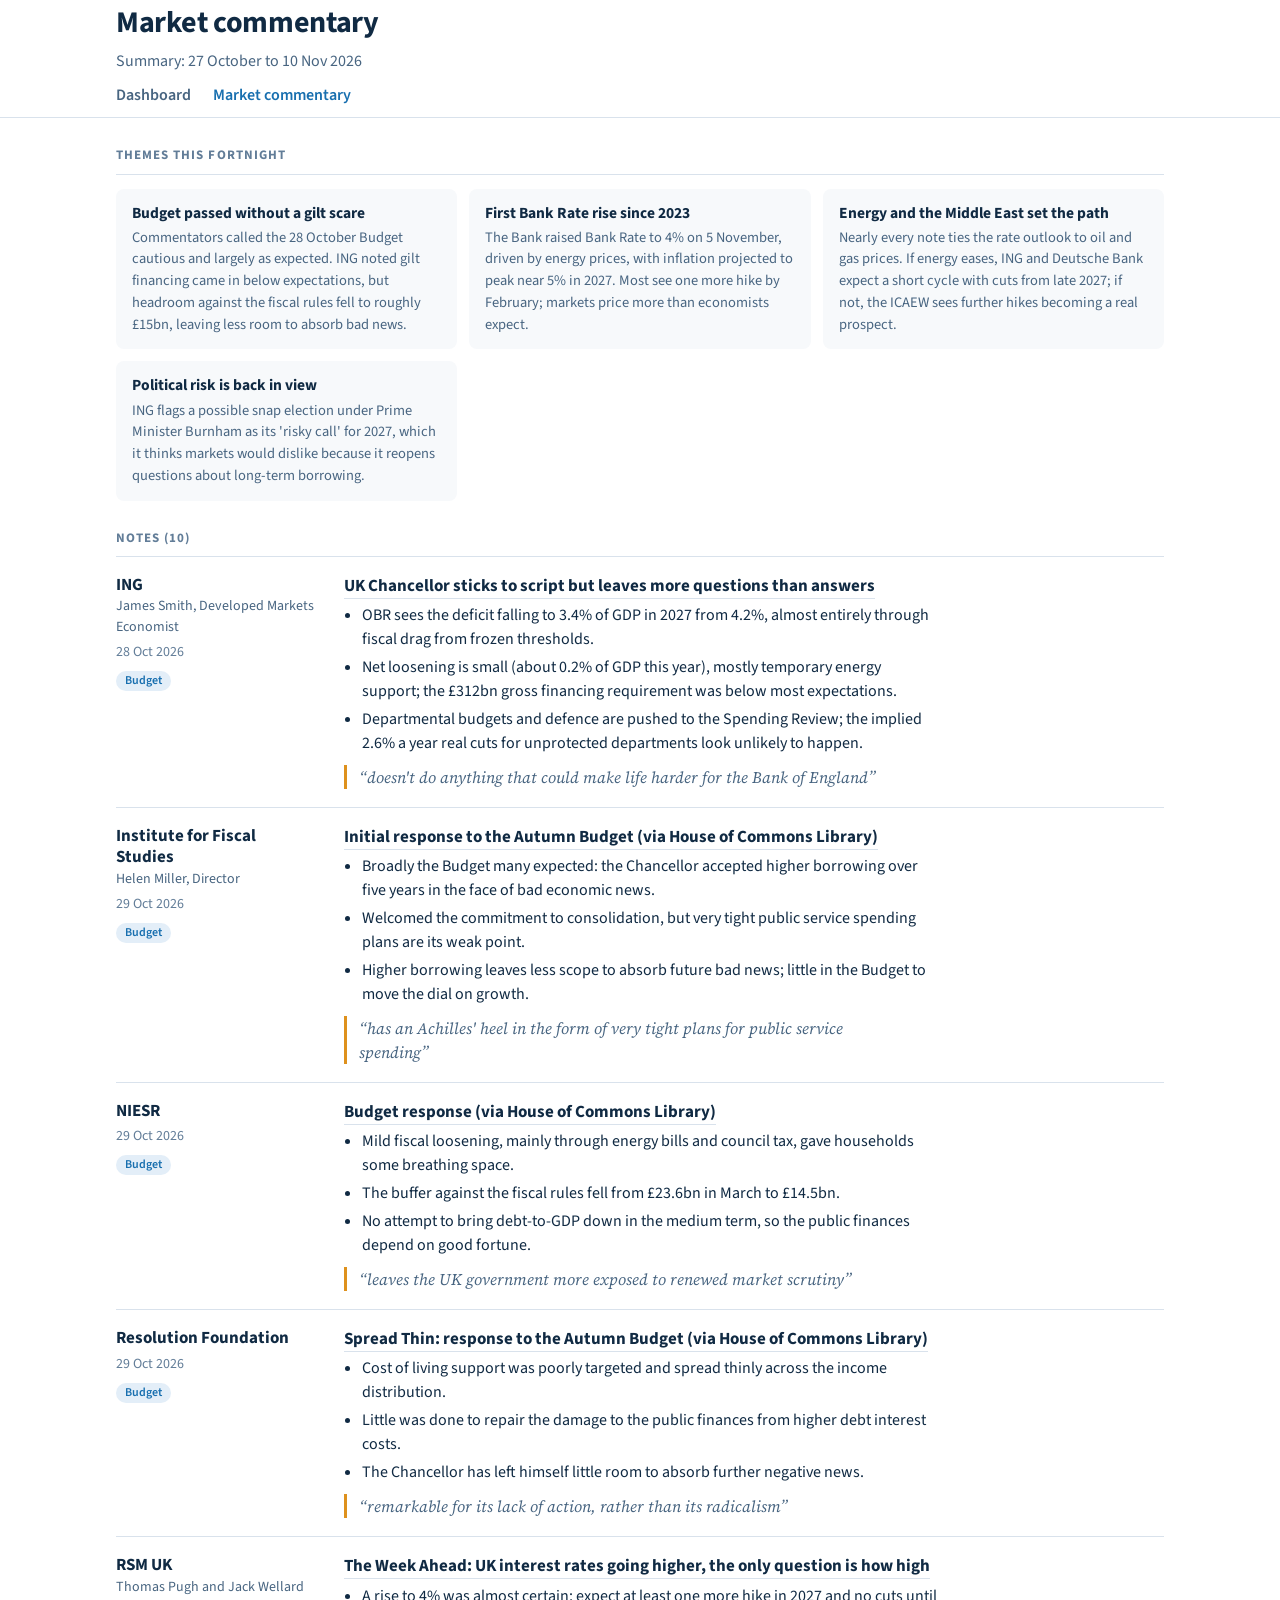
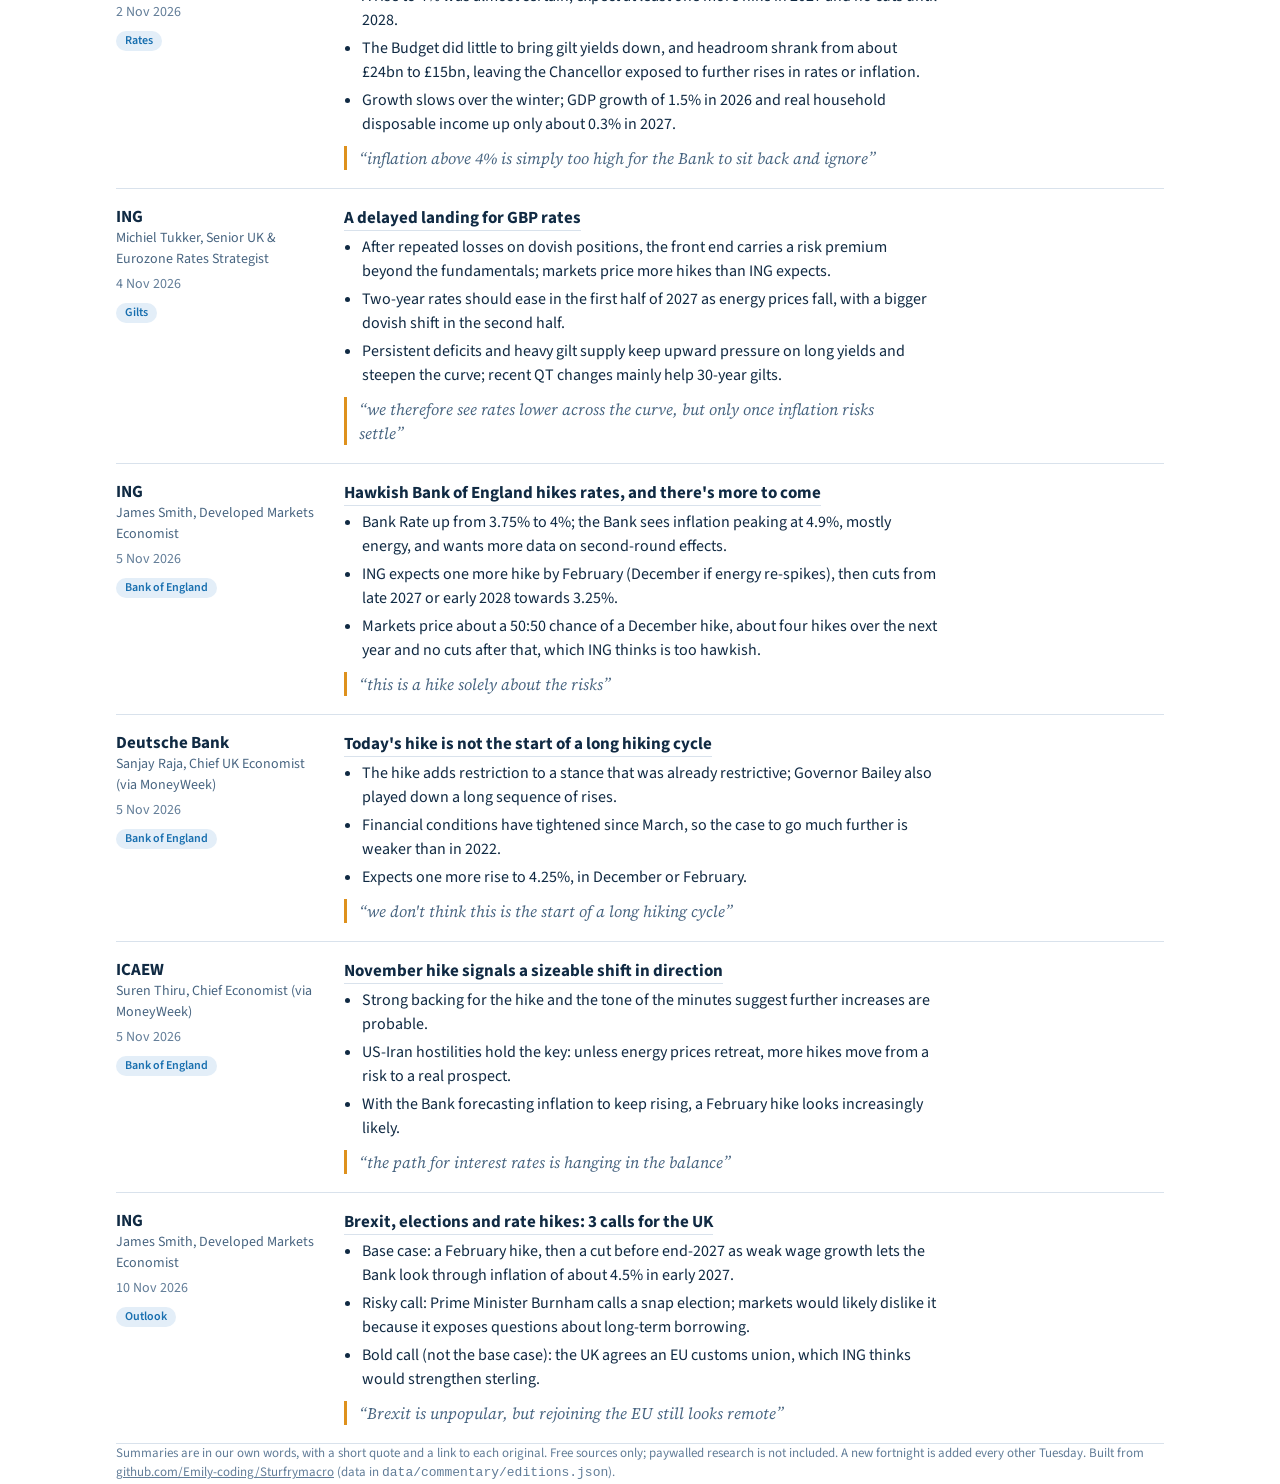
==== commentary.html @ 29275a29 "Market commentary page, linked from the dashboard Fortnightly summary of free external commentary on" ====
<!doctype html>
<html lang="en">
<head>
<meta charset="utf-8">
<meta name="viewport" content="width=device-width, initial-scale=1">
<title>Market commentary · Sturfrymacro</title>
<meta name="description" content="Fortnightly summary of external commentary on UK gilts, the Bank of England, fiscal policy and sterling.">
<link rel="preconnect" href="https://fonts.googleapis.com">
<link rel="preconnect" href="https://fonts.gstatic.com" crossorigin>
<link href="https://fonts.googleapis.com/css2?family=Source+Sans+3:wght@400;600;700&family=Source+Serif+4:ital,opsz,wght@1,8..60,400&display=swap" rel="stylesheet">
<style>
  /* Same house style as the dashboard (index.html): white page, Source Sans 3, blue-amber palette.
     Layout: themes for the fortnight up top, then one row per note: who and when on the
     left, key points on the right. */
  :root {
    --ink: #102A43; --ink-2: #486581; --ink-3: #627D98; --grid: #D9E2EC;
    --panel: #F7F9FB; --blue: #186FAF; --blue-soft: #E3EEF8; --amber: #DE911D;
  }
  * { box-sizing: border-box; }
  [hidden] { display: none !important; }
  body { margin: 0; background: #FFFFFF; color: var(--ink);
         font-family: "Source Sans 3", system-ui, sans-serif; font-size: 16px; line-height: 1.5; }
  .wrap { max-width: 1080px; margin: 0 auto; padding: 0 16px; }
  header { padding: 32px 0 12px; display: flex; flex-wrap: wrap; align-items: end; justify-content: space-between; gap: 16px; }
  h1 { font-size: 30px; font-weight: 700; margin: 0; letter-spacing: -0.01em; }
  .sub { color: var(--ink-2); margin: 4px 0 0; }
  nav { position: sticky; top: 0; background: rgba(255,255,255,0.96); border-bottom: 1px solid var(--grid); z-index: 5; }
  nav .wrap { display: flex; gap: 22px; padding-top: 10px; padding-bottom: 10px; }
  nav a { color: var(--ink-2); text-decoration: none; font-weight: 600; white-space: nowrap; }
  nav a:hover, nav a[aria-current] { color: var(--blue); }
  label.picker { display: flex; flex-direction: column; gap: 4px; font-size: 13px; color: var(--ink-3); }
  select { font: inherit; font-size: 15px; color: var(--ink); background: var(--panel); border: 1px solid var(--grid);
           border-radius: 6px; padding: 7px 10px; min-width: 230px; }
  select:focus-visible, a:focus-visible { outline: 2px solid var(--blue); outline-offset: 2px; }

  h2 { font-size: 13px; font-weight: 700; letter-spacing: 0.08em; text-transform: uppercase; color: var(--ink-3);
       margin: 28px 0 0; padding-bottom: 8px; border-bottom: 1px solid var(--grid); }
  .themes { display: grid; grid-template-columns: repeat(auto-fit, minmax(min(100%, 340px), 1fr)); gap: 12px; margin-top: 14px; }
  .theme { background: var(--panel); border-radius: 8px; padding: 14px 16px; min-width: 0; }
  .theme h3 { font-size: 15.5px; margin: 0 0 4px; line-height: 1.3; }
  .theme p { margin: 0; font-size: 14.5px; color: var(--ink-2); }

  .note { display: grid; grid-template-columns: 200px minmax(0, 1fr); gap: 8px 28px; padding: 18px 0; border-bottom: 1px solid var(--grid); }
  .src { font-weight: 700; font-size: 17px; line-height: 1.25; }
  .author { color: var(--ink-2); font-size: 14px; }
  .date { font-variant-numeric: tabular-nums; color: var(--ink-3); font-size: 14px; margin-top: 4px; }
  .tag { display: inline-block; margin-top: 8px; font-size: 12px; font-weight: 600; color: var(--blue);
         background: var(--blue-soft); border-radius: 999px; padding: 1px 9px; }
  .body { min-width: 0; }
  .body h3 { font-size: 17px; margin: 0 0 6px; line-height: 1.3; }
  .body h3 a { color: inherit; text-decoration: none; border-bottom: 1px solid var(--grid); }
  .body h3 a:hover { color: var(--blue); border-color: var(--blue); }
  .body ul { margin: 0; padding-left: 18px; display: grid; gap: 4px; }
  .body li { max-width: 72ch; }
  blockquote { margin: 10px 0 0; padding-left: 12px; border-left: 3px solid var(--amber);
               font-family: "Source Serif 4", Georgia, serif; font-style: italic; color: var(--ink-2); max-width: 70ch; }
  .state { padding: 40px 0; color: var(--ink-2); }
  footer { color: var(--ink-3); font-size: 13px; padding: 24px 0 40px; max-width: 80ch; }
  footer a { color: var(--ink-3); }

  @media (max-width: 640px) {
    h1 { font-size: 25px; }
    .note { grid-template-columns: 1fr; }
    .who { display: flex; flex-wrap: wrap; align-items: baseline; gap: 2px 10px; }
    .date, .tag { margin-top: 0; }
    label.picker, select { width: 100%; min-width: 0; }
  }
</style>
</head>
<body>
<header class="wrap">
  <div>
    <h1>Market commentary</h1>
    <p class="sub" id="period">What external analysts said about UK markets, every fortnight.</p>
  </div>
  <label class="picker" id="picker-wrap" hidden>Fortnight
    <select id="picker"></select>
  </label>
</header>
<nav><div class="wrap">
  <a href="./">Dashboard</a>
  <a href="commentary.html" aria-current="page">Market commentary</a>
</div></nav>
<main class="wrap" id="main"><p class="state">Loading commentary…</p></main>
<footer class="wrap">
  Summaries are in our own words, with a short quote and a link to each original. Free sources only;
  paywalled research is not included. A new fortnight is added every other Tuesday.
  Built from <a href="https://github.com/Emily-coding/Sturfrymacro">github.com/Emily-coding/Sturfrymacro</a>
  (data in <code>data/commentary/editions.json</code>).
</footer>

<script>
// Everything comes from data/commentary/editions.json: {editions: [{id, period_start,
// period_end, themes: [{title, text}], entries: [{source, author, date, title, url, tag,
// points: [...], quote}]}]}. A scheduled job adds a new edition every fortnight.
const $ = id => document.getElementById(id);
const fmtDate = iso => new Date(iso + "T12:00:00").toLocaleDateString("en-GB", {day: "numeric", month: "short", year: "numeric"});
const short = iso => new Date(iso + "T12:00:00").toLocaleDateString("en-GB", {day: "numeric", month: "long"});
function el(tag, cls, text) { const e = document.createElement(tag); if (cls) e.className = cls; if (text != null) e.textContent = text; return e; }

let editions = [];

function render(id) {
  const d = editions.find(e => e.id === id) || editions[0];
  $("period").textContent = `Summary: ${short(d.period_start)} to ${fmtDate(d.period_end)}`;
  const main = $("main"); main.replaceChildren();
  if ((d.themes || []).length) {
    main.append(el("h2", null, "Themes this fortnight"));
    const grid = el("div", "themes");
    d.themes.forEach(t => { const c = el("div", "theme"); c.append(el("h3", null, t.title), el("p", null, t.text)); grid.append(c); });
    main.append(grid);
  }
  main.append(el("h2", null, `Notes (${(d.entries || []).length})`));
  [...(d.entries || [])].sort((a, b) => (a.date < b.date ? -1 : 1)).forEach(n => {
    const row = el("article", "note"), who = el("div", "who"), body = el("div", "body");
    who.append(el("div", "src", n.source));
    if (n.author) who.append(el("div", "author", n.author));
    who.append(el("div", "date", fmtDate(n.date)));
    if (n.tag) who.append(el("span", "tag", n.tag));
    const h = el("h3");
    if (n.url) { const a = el("a", null, n.title); a.href = n.url; a.target = "_blank"; a.rel = "noopener"; h.append(a); }
    else h.textContent = n.title;
    const ul = el("ul"); (n.points || []).forEach(p => ul.append(el("li", null, p)));
    body.append(h, ul);
    if (n.quote) body.append(el("blockquote", null, `“${n.quote}”`));
    row.append(who, body); main.append(row);
  });
}

fetch("data/commentary/editions.json", {cache: "no-cache"})
  .then(r => { if (!r.ok) throw new Error(r.status); return r.json(); })
  .then(data => {
    editions = [...data.editions].sort((a, b) => (a.period_end < b.period_end ? 1 : -1));  // newest first
    if (!editions.length) { $("main").innerHTML = '<p class="state">No summaries yet.</p>'; return; }
    const sel = $("picker");
    editions.forEach(e => { const o = el("option", null, `${short(e.period_start)} – ${fmtDate(e.period_end)}`); o.value = e.id; sel.append(o); });
    $("picker-wrap").hidden = editions.length < 2;
    sel.addEventListener("change", () => render(sel.value));
    render(editions[0].id);
  })
  .catch(e => { $("main").innerHTML = `<p class="state">Couldn't load the commentary (${e.message}).</p>`; });
</script>
</body>
</html>
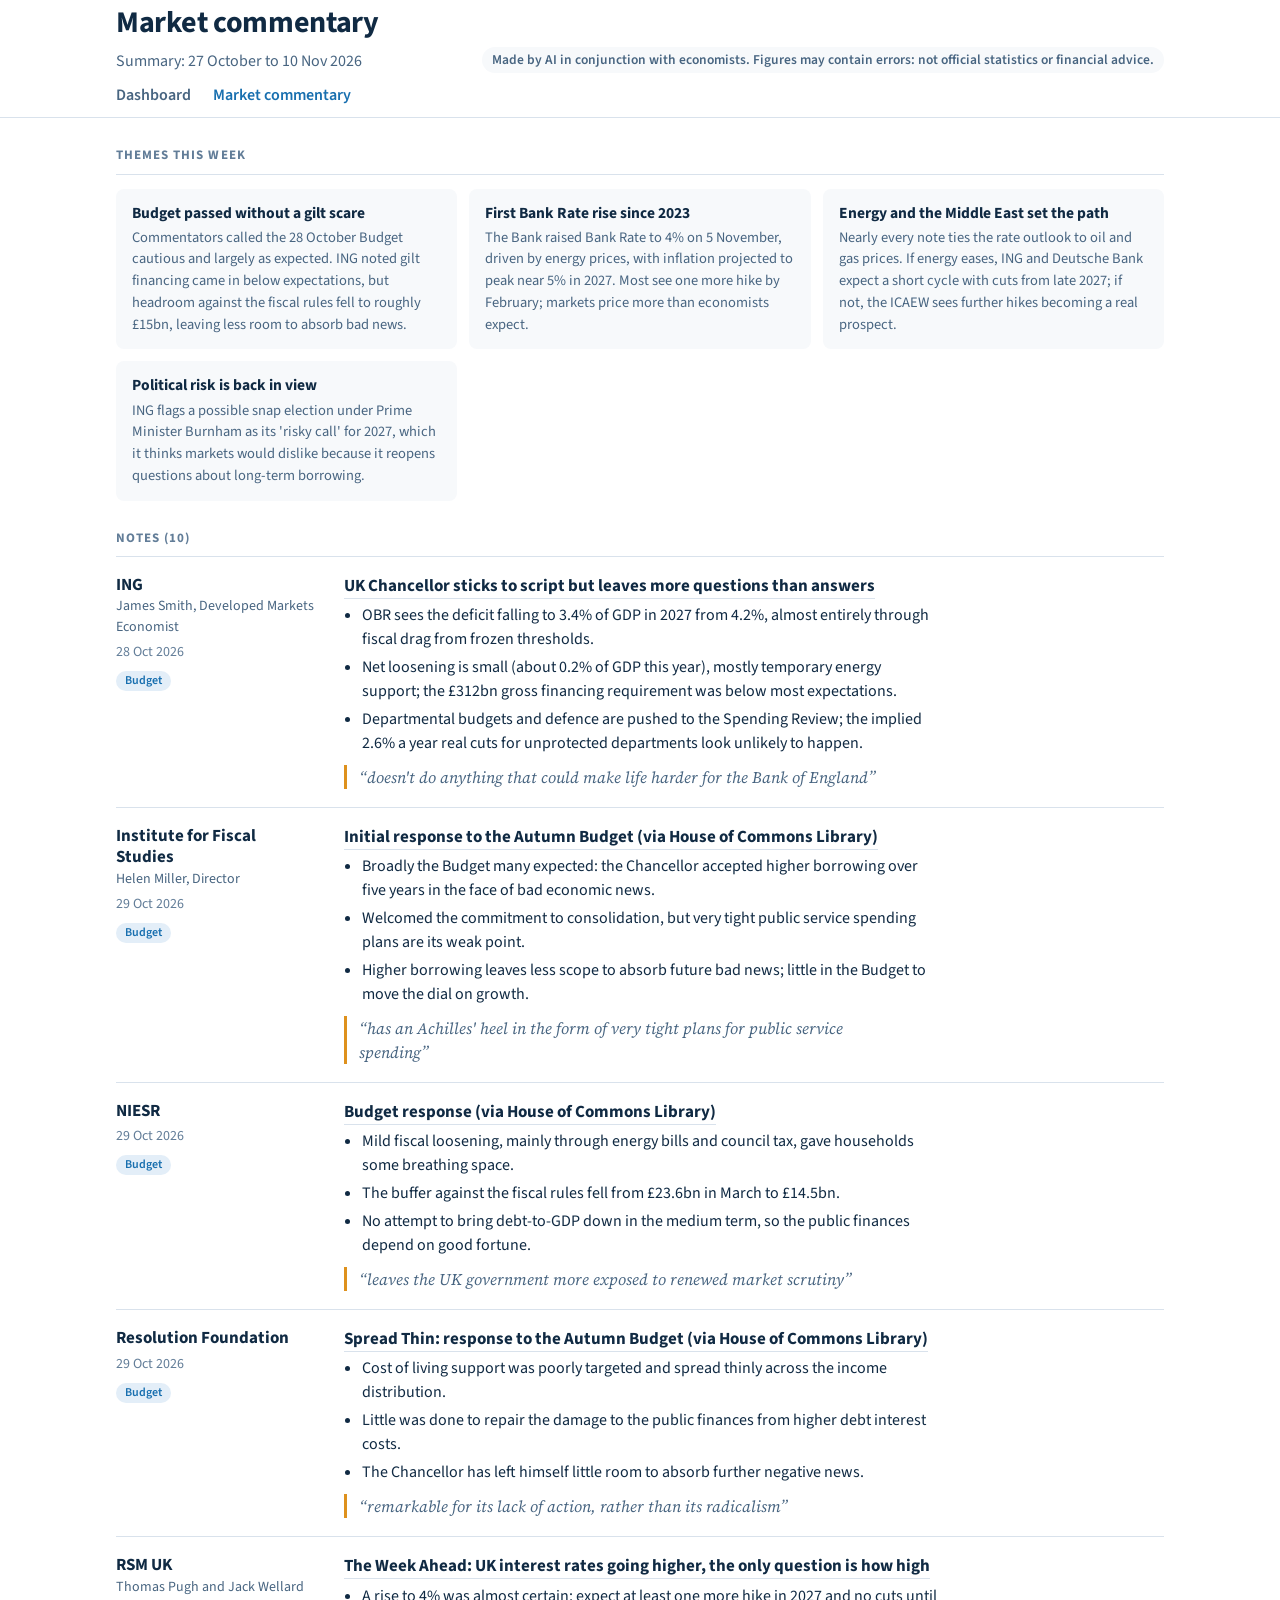
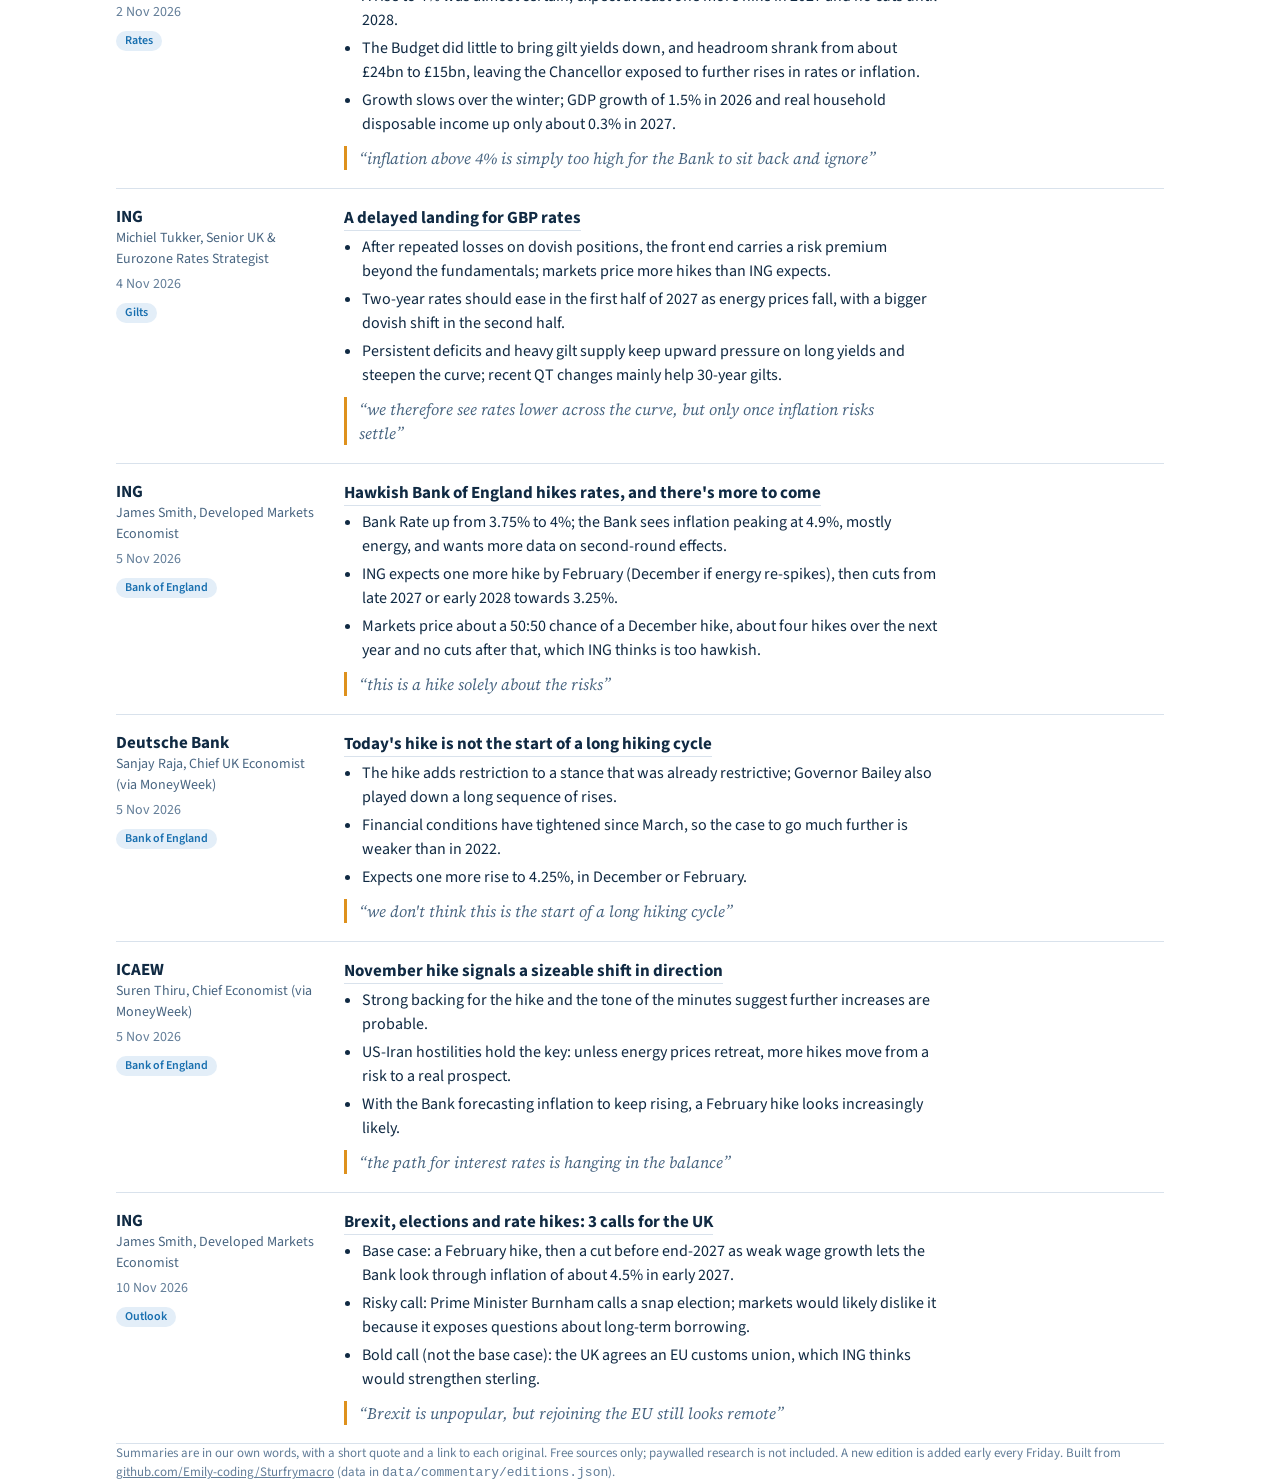
==== commit 51e527a5: "fiscal scenario since the forecast, public finances on the dashboard - fiscal.html: "What's changed " ====
--- a/commentary.html
+++ b/commentary.html
@@ -4,13 +4,13 @@
 <meta charset="utf-8">
 <meta name="viewport" content="width=device-width, initial-scale=1">
 <title>Market commentary · Sturfrymacro</title>
-<meta name="description" content="Fortnightly summary of external commentary on UK gilts, the Bank of England, fiscal policy and sterling.">
+<meta name="description" content="Weekly summary of external commentary on UK gilts, the Bank of England, fiscal policy and sterling.">
 <link rel="preconnect" href="https://fonts.googleapis.com">
 <link rel="preconnect" href="https://fonts.gstatic.com" crossorigin>
 <link href="https://fonts.googleapis.com/css2?family=Source+Sans+3:wght@400;600;700&family=Source+Serif+4:ital,opsz,wght@1,8..60,400&display=swap" rel="stylesheet">
 <style>
   /* Same house style as the dashboard (index.html): white page, Source Sans 3, blue-amber palette.
-     Layout: themes for the fortnight up top, then one row per note: who and when on the
+     Layout: themes for the week up top, then one row per note: who and when on the
      left, key points on the right. */
   :root {
     --ink: #102A43; --ink-2: #486581; --ink-3: #627D98; --grid: #D9E2EC;
@@ -24,6 +24,9 @@
   header { padding: 32px 0 12px; display: flex; flex-wrap: wrap; align-items: end; justify-content: space-between; gap: 16px; }
   h1 { font-size: 30px; font-weight: 700; margin: 0; letter-spacing: -0.01em; }
   .sub { color: var(--ink-2); margin: 4px 0 0; }
+  /* the "made by AI" disclaimer (same as assets/site.css) */
+  .credit { display: inline-block; margin: 10px 0 0; padding: 3px 10px; font-size: 13.5px; font-weight: 600;
+            color: var(--ink-2); background: var(--panel); border-radius: 999px; }
   nav { position: sticky; top: 0; background: rgba(255,255,255,0.96); border-bottom: 1px solid var(--grid); z-index: 5; }
   nav .wrap { display: flex; gap: 22px; padding-top: 10px; padding-bottom: 10px; }
   nav a { color: var(--ink-2); text-decoration: none; font-weight: 600; white-space: nowrap; }
@@ -71,11 +74,13 @@
 <header class="wrap">
   <div>
     <h1>Market commentary</h1>
-    <p class="sub" id="period">What external analysts said about UK markets, every fortnight.</p>
+    <p class="sub" id="period">What external analysts said about UK markets, every week.</p>
   </div>
-  <label class="picker" id="picker-wrap" hidden>Fortnight
+  <label class="picker" id="picker-wrap" hidden>Week
     <select id="picker"></select>
   </label>
+  <!-- disclaimer: how the site is made -->
+  <p class="credit">Made by AI in conjunction with economists. Figures may contain errors: not official statistics or financial advice.</p>
 </header>
 <nav><div class="wrap">
   <a href="./">Dashboard</a>
@@ -84,7 +89,7 @@
 <main class="wrap" id="main"><p class="state">Loading commentary…</p></main>
 <footer class="wrap">
   Summaries are in our own words, with a short quote and a link to each original. Free sources only;
-  paywalled research is not included. A new fortnight is added every other Tuesday.
+  paywalled research is not included. A new edition is added early every Friday.
   Built from <a href="https://github.com/Emily-coding/Sturfrymacro">github.com/Emily-coding/Sturfrymacro</a>
   (data in <code>data/commentary/editions.json</code>).
 </footer>
@@ -92,7 +97,7 @@
 <script>
 // Everything comes from data/commentary/editions.json: {editions: [{id, period_start,
 // period_end, themes: [{title, text}], entries: [{source, author, date, title, url, tag,
-// points: [...], quote}]}]}. A scheduled job adds a new edition every fortnight.
+// points: [...], quote}]}]}. A scheduled job adds a new edition every Friday.
 const $ = id => document.getElementById(id);
 const fmtDate = iso => new Date(iso + "T12:00:00").toLocaleDateString("en-GB", {day: "numeric", month: "short", year: "numeric"});
 const short = iso => new Date(iso + "T12:00:00").toLocaleDateString("en-GB", {day: "numeric", month: "long"});
@@ -105,7 +110,7 @@
   $("period").textContent = `Summary: ${short(d.period_start)} to ${fmtDate(d.period_end)}`;
   const main = $("main"); main.replaceChildren();
   if ((d.themes || []).length) {
-    main.append(el("h2", null, "Themes this fortnight"));
+    main.append(el("h2", null, "Themes this week"));
     const grid = el("div", "themes");
     d.themes.forEach(t => { const c = el("div", "theme"); c.append(el("h3", null, t.title), el("p", null, t.text)); grid.append(c); });
     main.append(grid);
